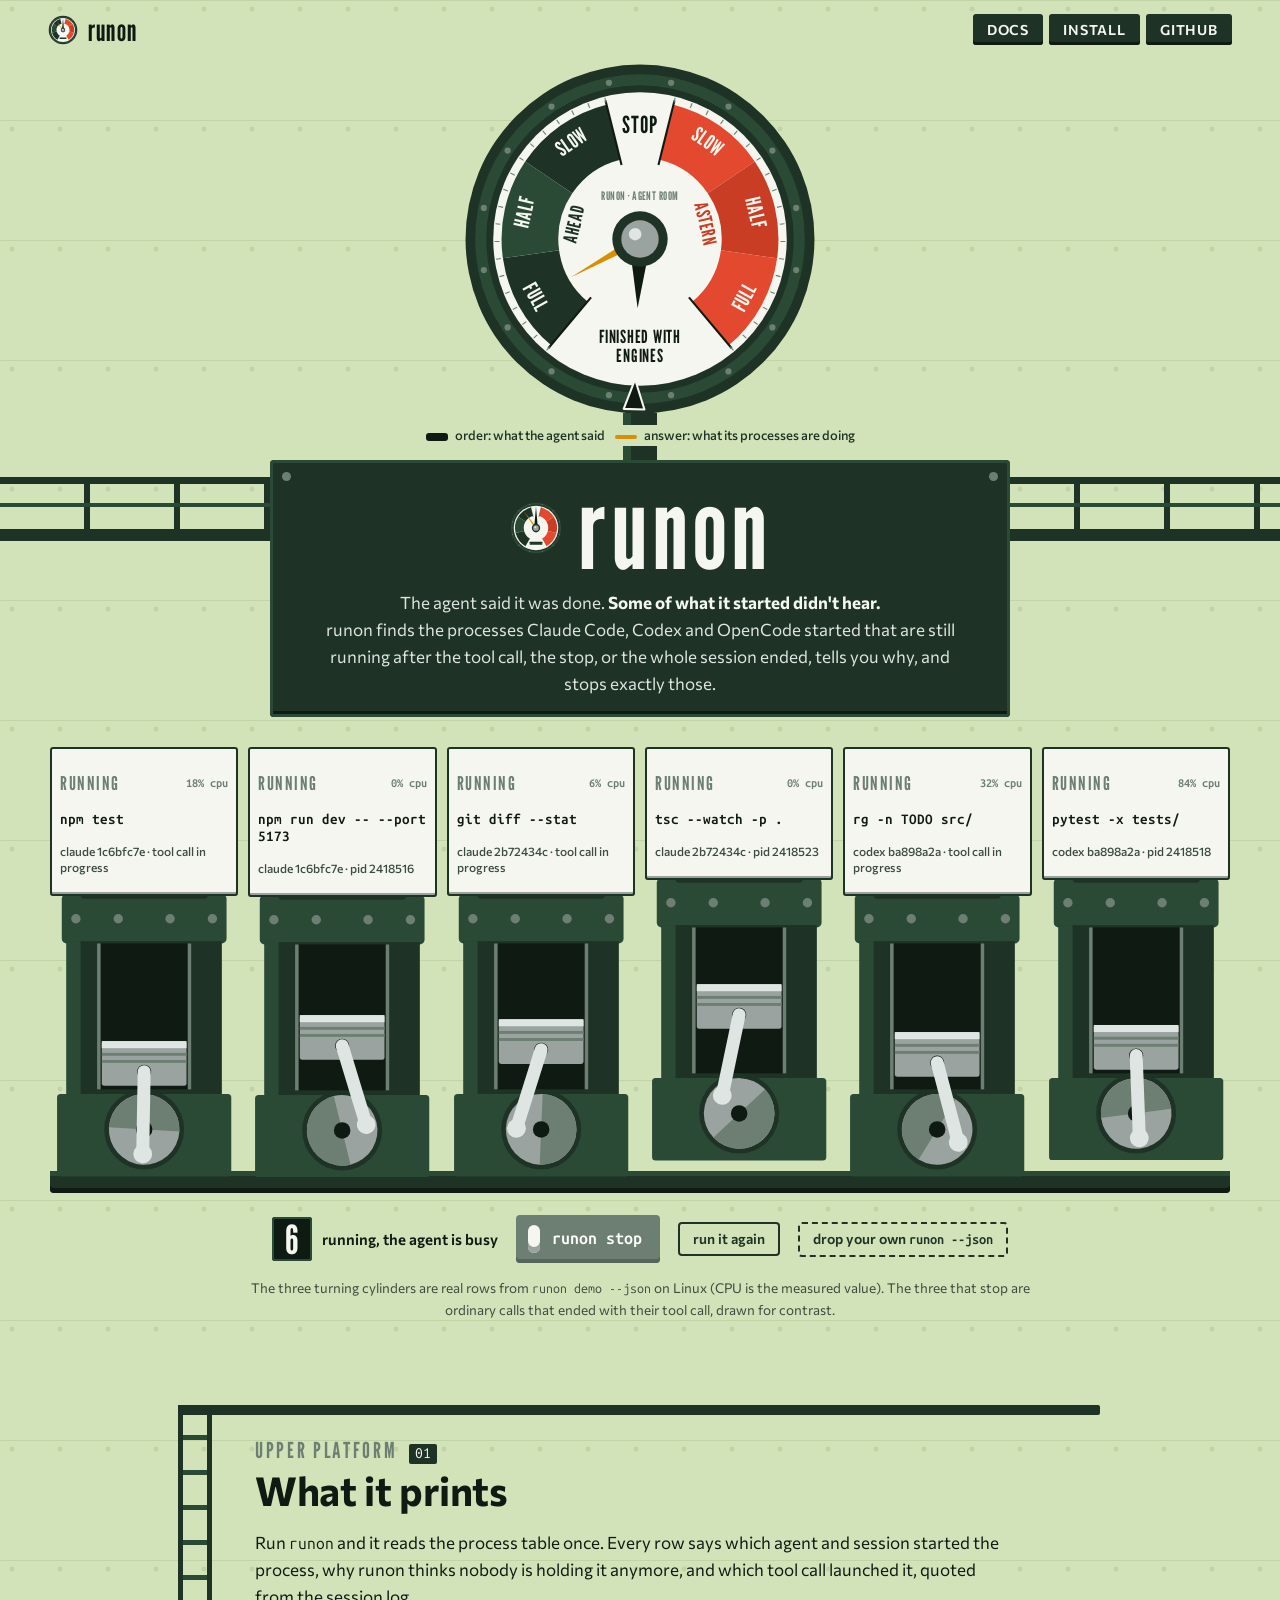
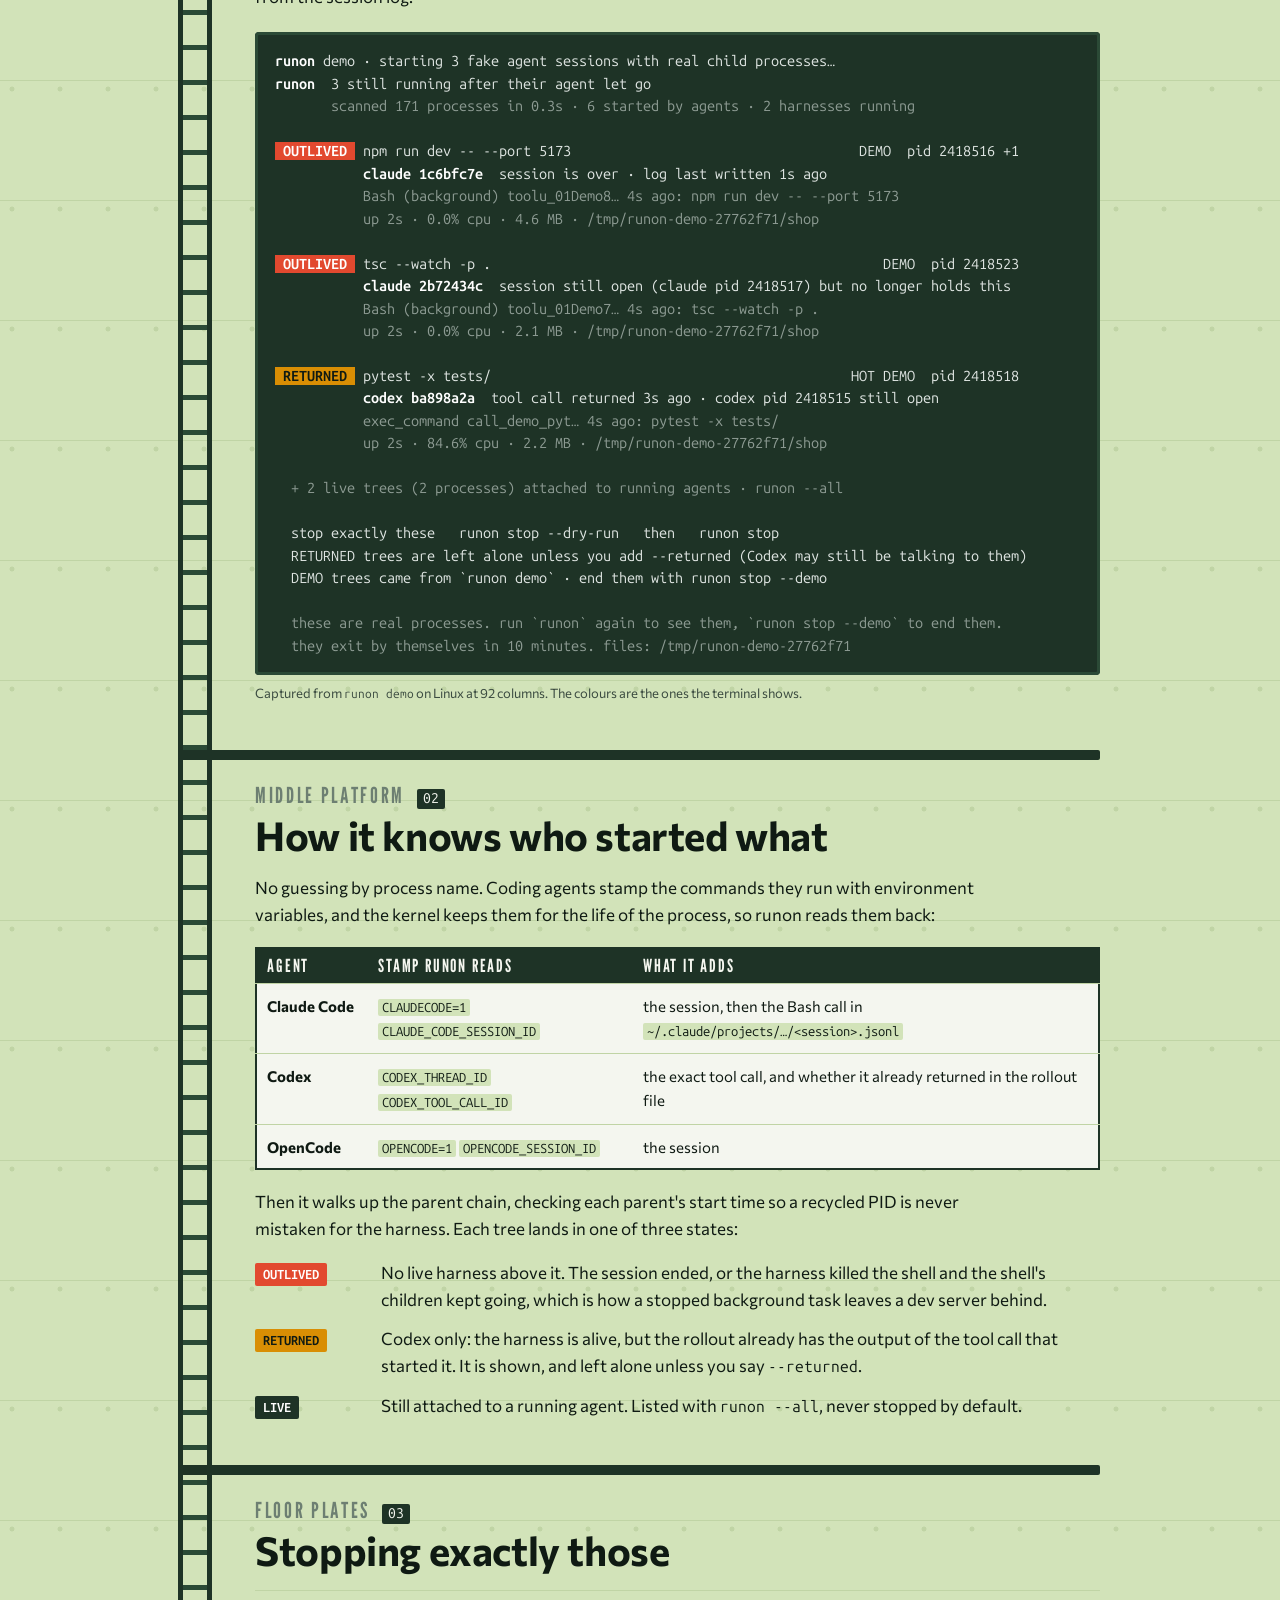
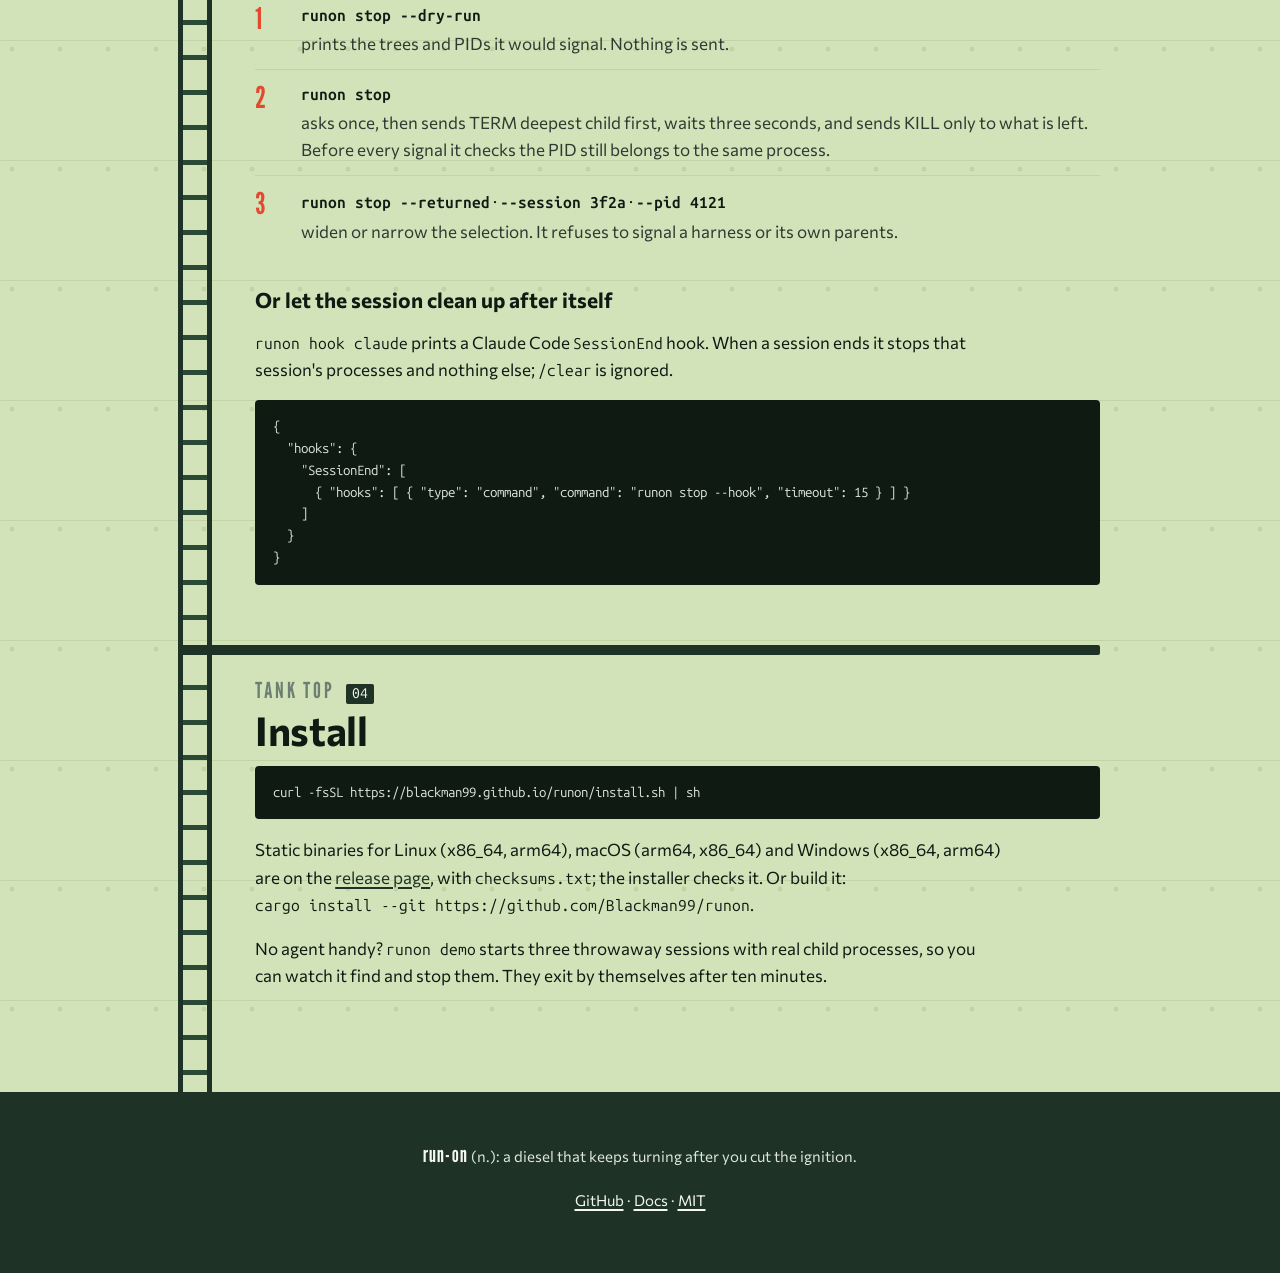
==== site/index.html @ e2b34ec8 "windows: drop conhost.exe and the .exe suffix from trees; landing page" ====
<!doctype html>
<html lang="en">
<head>
<meta charset="utf-8">
<meta name="viewport" content="width=device-width, initial-scale=1">
<title>runon · find what your coding agent left running</title>
<meta name="description" content="runon finds the processes Claude Code, Codex and OpenCode started that are still running after the tool call, the stop, or the whole session ended, and stops exactly those.">
<link rel="canonical" href="https://blackman99.github.io/runon/">
<meta property="og:type" content="website">
<meta property="og:site_name" content="runon">
<meta property="og:title" content="runon · the agent said stop. three processes didn't.">
<meta property="og:description" content="Finds the processes your coding agents started that outlived the tool call or the session (Claude Code, Codex, OpenCode), says why, and stops exactly those.">
<meta property="og:url" content="https://blackman99.github.io/runon/">
<meta property="og:image" content="https://blackman99.github.io/runon/og.png">
<meta property="og:image:width" content="1200">
<meta property="og:image:height" content="630">
<meta property="og:image:alt" content="An engine-order telegraph set to FINISHED WITH ENGINES while three cylinders labelled npm run dev, tsc --watch and pytest keep turning.">
<meta name="twitter:card" content="summary_large_image">
<meta name="twitter:title" content="runon · the agent said stop. three processes didn't.">
<meta name="twitter:description" content="Finds the processes your coding agents started that outlived the tool call or the session, says why, and stops exactly those.">
<meta name="twitter:image" content="https://blackman99.github.io/runon/og.png">
<meta name="twitter:image:alt" content="An engine-order telegraph set to FINISHED WITH ENGINES while three cylinders keep turning.">
<meta name="theme-color" content="#d2e3b9">
<link rel="icon" href="favicon.svg" type="image/svg+xml">
<link rel="icon" href="img/favicon-64.png" type="image/png" sizes="64x64">
<link rel="preload" href="fonts/LeagueGothic.woff2" as="font" type="font/woff2" crossorigin>
<link rel="stylesheet" href="fonts.css">
<link rel="stylesheet" href="style.css">
</head>
<body>
<a class="skip" href="#platforms">Skip to the details</a>
<header class="placard">
  <a class="mark" href="./"><img src="img/logo.svg" alt="" width="30" height="30"><span>runon</span></a>
  <nav aria-label="site">
    <a href="docs/">Docs</a>
    <a href="#install">Install</a>
    <a href="https://github.com/Blackman99/runon">GitHub</a>
  </nav>
</header>

<main>
<section class="room" aria-labelledby="h1">
  <div class="bridge">
    <div class="catwalk" aria-hidden="true"></div>
    <figure class="telegraph" id="telegraph">
      <svg id="dial" viewBox="-260 -260 520 520" role="img" aria-label="Engine-order telegraph. The order handle points at FINISHED WITH ENGINES; the answer pointer still shows AHEAD while processes are turning."></svg>
      <figcaption class="legend"><span><i class="k order"></i>order: what the agent said</span> <span><i class="k answer"></i>answer: what its processes are doing</span></figcaption>
    </figure>
    <div class="pedestal">
      <h1 id="h1"><img src="img/logo.svg" alt="" width="40" height="40">runon</h1>
      <p class="lede">The agent said it was done. <b>Some of what it started didn't hear.</b><br>
      runon finds the processes Claude Code, Codex and OpenCode started that are still running after the tool call, the stop, or the whole session ended, tells you why, and stops exactly those.</p>
    </div>
  </div>

  <div class="engine" id="engine" aria-live="polite">
    <div class="units" id="units" role="list" aria-label="One cylinder per process; it turns faster the more CPU the process uses."></div>
    <div class="crankcase" aria-hidden="true"></div>
  </div>

  <div class="controls">
    <div class="counter" aria-live="polite"><span class="drum" id="drum"><span>6</span></span><span id="count-label">running, the agent is busy</span></div>
    <button class="lever" id="lever" type="button" disabled><span class="handle" aria-hidden="true"></span><code id="lever-cmd">runon stop</code></button>
    <button class="ghost" id="replay" type="button">run it again</button>
    <label class="ghost drop" id="drop">drop your own <code>runon --json</code><input type="file" accept=".json,application/json" id="file"></label>
  </div>
  <p class="note" id="note">The three turning cylinders are real rows from <code>runon demo --json</code> on Linux (CPU is the measured value). The three that stop are ordinary calls that ended with their tool call, drawn for contrast.</p>
</section>

<div class="ladder-wrap" id="platforms">
<div class="ladder" aria-hidden="true"></div>

<section class="deck" aria-labelledby="d1">
  <p class="level">Upper platform <span>01</span></p>
  <h2 id="d1">What it prints</h2>
  <p>Run <code>runon</code> and it reads the process table once. Every row says which agent and session started the process, why runon thinks nobody is holding it anymore, and which tool call launched it, quoted from the session log.</p>
  <figure class="log">
    <pre id="term" tabindex="0" aria-label="Terminal output of runon demo"></pre>
    <figcaption>Captured from <code>runon demo</code> on Linux at 92 columns. The colours are the ones the terminal shows.</figcaption>
  </figure>
</section>

<section class="deck" aria-labelledby="d2">
  <p class="level">Middle platform <span>02</span></p>
  <h2 id="d2">How it knows who started what</h2>
  <p>No guessing by process name. Coding agents stamp the commands they run with environment variables, and the kernel keeps them for the life of the process, so runon reads them back:</p>
  <table class="stamps">
    <thead><tr><th scope="col">Agent</th><th scope="col">Stamp runon reads</th><th scope="col">What it adds</th></tr></thead>
    <tbody>
      <tr><td>Claude Code</td><td><code>CLAUDECODE=1</code> <code>CLAUDE_CODE_SESSION_ID</code></td><td>the session, then the Bash call in <code>~/.claude/projects/…/&lt;session&gt;.jsonl</code></td></tr>
      <tr><td>Codex</td><td><code>CODEX_THREAD_ID</code> <code>CODEX_TOOL_CALL_ID</code></td><td>the exact tool call, and whether it already returned in the rollout file</td></tr>
      <tr><td>OpenCode</td><td><code>OPENCODE=1</code> <code>OPENCODE_SESSION_ID</code></td><td>the session</td></tr>
    </tbody>
  </table>
  <p>Then it walks up the parent chain, checking each parent's start time so a recycled PID is never mistaken for the harness. Each tree lands in one of three states:</p>
  <dl class="orders">
    <div><dt><span class="b out">OUTLIVED</span></dt><dd>No live harness above it. The session ended, or the harness killed the shell and the shell's children kept going, which is how a stopped background task leaves a dev server behind.</dd></div>
    <div><dt><span class="b ret">RETURNED</span></dt><dd>Codex only: the harness is alive, but the rollout already has the output of the tool call that started it. It is shown, and left alone unless you say <code>--returned</code>.</dd></div>
    <div><dt><span class="b live">LIVE</span></dt><dd>Still attached to a running agent. Listed with <code>runon --all</code>, never stopped by default.</dd></div>
  </dl>
</section>

<section class="deck" aria-labelledby="d3">
  <p class="level">Floor plates <span>03</span></p>
  <h2 id="d3">Stopping exactly those</h2>
  <ol class="steps">
    <li><code>runon stop --dry-run</code><span>prints the trees and PIDs it would signal. Nothing is sent.</span></li>
    <li><code>runon stop</code><span>asks once, then sends TERM deepest child first, waits three seconds, and sends KILL only to what is left. Before every signal it checks the PID still belongs to the same process.</span></li>
    <li><b class="k"><code>runon stop --returned</code> · <code>--session 3f2a</code> · <code>--pid 4121</code></b><span>widen or narrow the selection. It refuses to signal a harness or its own parents.</span></li>
  </ol>
  <h3>Or let the session clean up after itself</h3>
  <p><code>runon hook claude</code> prints a Claude Code <code>SessionEnd</code> hook. When a session ends it stops that session's processes and nothing else; <code>/clear</code> is ignored.</p>
<pre class="snippet"><code>{
  "hooks": {
    "SessionEnd": [
      { "hooks": [ { "type": "command", "command": "runon stop --hook", "timeout": 15 } ] }
    ]
  }
}</code></pre>
</section>

<section class="deck" id="install" aria-labelledby="d4">
  <p class="level">Tank top <span>04</span></p>
  <h2 id="d4">Install</h2>
<pre class="snippet"><code>curl -fsSL https://blackman99.github.io/runon/install.sh | sh</code></pre>
  <p>Static binaries for Linux (x86_64, arm64), macOS (arm64, x86_64) and Windows (x86_64, arm64) are on the <a href="https://github.com/Blackman99/runon/releases/latest">release page</a>, with <code>checksums.txt</code>; the installer checks it. Or build it: <code class="nw">cargo install --git https://github.com/Blackman99/runon</code>.</p>
  <p>No agent handy? <code>runon demo</code> starts three throwaway sessions with real child processes, so you can watch it find and stop them. They exit by themselves after ten minutes.</p>
</section>
</div>
</main>

<footer class="foot">
  <p><b>run-on</b> (n.): a diesel that keeps turning after you cut the ignition.</p>
  <p><a href="https://github.com/Blackman99/runon">GitHub</a> · <a href="docs/">Docs</a> · <a href="https://github.com/Blackman99/runon/blob/main/LICENSE">MIT</a></p>
</footer>
<script src="app.js"></script>
</body>
</html>
---- site/fonts.css ----
@font-face{font-family:'League Gothic';font-weight:400;font-display:swap;src:url(fonts/LeagueGothic.woff2) format('woff2');unicode-range:U+0000-00FF, U+0131, U+0152-0153, U+02BB-02BC, U+02C6, U+02DA, U+02DC, U+0304, U+0308, U+0329, U+2000-206F, U+20AC, U+2122, U+2191, U+2193, U+2212, U+2215, U+FEFF, U+FFFD}
@font-face{font-family:'Commissioner';font-weight:400 700;font-display:swap;src:url(fonts/Commissioner.woff2) format('woff2');unicode-range:U+0000-00FF, U+0131, U+0152-0153, U+02BB-02BC, U+02C6, U+02DA, U+02DC, U+0304, U+0308, U+0329, U+2000-206F, U+20AC, U+2122, U+2191, U+2193, U+2212, U+2215, U+FEFF, U+FFFD}
@font-face{font-family:'Ubuntu Sans Mono';font-weight:400 600;font-display:swap;src:url(fonts/UbuntuSansMono.woff2) format('woff2');unicode-range:U+0000-00FF, U+0131, U+0152-0153, U+02BB-02BC, U+02C6, U+02DA, U+02DC, U+0304, U+0308, U+0329, U+2000-206F, U+20AC, U+2122, U+2191, U+2193, U+2212, U+2215, U+FEFF, U+FFFD}
---- site/style.css ----
/* runon · engine room. Eau-de-nil walls, bottle-green machinery, enamel dial.
   Palette: #d2e3b9 wall · #c0d4a5 seam · #1e3326 machine · #2b4a36 machine lit
   #0f1a13 ink · #f4f6ef enamel · #9aa3a0 steel · #dfe5e2 steel lit · #6d7f72 bolt
   #e2492f vermilion (OUTLIVED, ASTERN) · #d98e04 ochre (RETURNED, answer pointer) */
:root{
  --wall:#d2e3b9;--seam:#c0d4a5;--mach:#1e3326;--mach2:#2b4a36;--ink:#0f1a13;
  --enamel:#f4f6ef;--steel:#9aa3a0;--steel2:#dfe5e2;--bolt:#6d7f72;--red:#e2492f;--ochre:#d98e04;
  --gothic:'League Gothic','Oswald','Arial Narrow',sans-serif;
  --body:'Commissioner',system-ui,sans-serif;
  --mono:'Ubuntu Sans Mono',ui-monospace,'SFMono-Regular',Menlo,monospace;
}
*{box-sizing:border-box}
html{scroll-behavior:smooth}
@media (prefers-reduced-motion:reduce){html{scroll-behavior:auto}}
body{margin:0;color:var(--ink);font:400 17px/1.6 var(--body);background-color:var(--wall);
  /* painted steel wall: a 1px panel seam every 120px, a rivet row just under each seam */
  background-image:
    radial-gradient(circle at 12px 9px,var(--seam) 2.2px,transparent 2.8px),
    linear-gradient(to bottom,var(--seam) 0 1px,transparent 1px 120px);
  background-size:48px 120px,100% 120px}
a{color:var(--mach);text-decoration-thickness:1.5px;text-underline-offset:3px}
a:hover{color:var(--red)}
code,pre{font-family:var(--mono);font-size:.92em}
:focus-visible{outline:3px solid var(--ochre);outline-offset:3px}
.skip{position:absolute;left:-999px;top:0;background:var(--ink);color:var(--enamel);padding:8px 12px;z-index:9}
.skip:focus{left:8px}

/* nameplate header */
.placard{display:flex;align-items:center;justify-content:space-between;padding:14px clamp(16px,4vw,48px)}
.mark{display:flex;align-items:center;gap:10px;text-decoration:none;color:var(--ink);font:400 30px/1 var(--gothic);letter-spacing:.04em}
.placard nav{display:flex;gap:6px}
.placard nav a{font:600 14px/1 var(--body);letter-spacing:.06em;text-transform:uppercase;text-decoration:none;
  color:var(--enamel);background:var(--mach);padding:9px 14px 8px;border-radius:3px;
  box-shadow:inset 0 -3px 0 var(--ink)}
.placard nav a:hover{background:var(--mach2);color:var(--enamel)}
.placard nav a:active{transform:translateY(1px);box-shadow:inset 0 -2px 0 var(--ink)}

/* ── engine room ─────────────────────────────────────────── */
.room{position:relative;padding:0 clamp(12px,3vw,40px) 28px}
.catwalk{position:absolute;left:calc(-1 * clamp(12px,3vw,40px));right:calc(-1 * clamp(12px,3vw,40px));top:calc(var(--d) + 58px);height:64px;pointer-events:none;
  /* top rail, mid rail, deck edge, stanchions every 90px */
  background:
    linear-gradient(var(--mach),var(--mach)) 0 0/100% 7px no-repeat,
    linear-gradient(var(--mach2),var(--mach2)) 0 26px/100% 4px no-repeat,
    linear-gradient(var(--mach),var(--mach)) 0 52px/100% 12px no-repeat,
    repeating-linear-gradient(to right,transparent 0 84px,var(--mach) 84px 90px) 0 0/100% 52px no-repeat}
.bridge{position:relative;display:grid;justify-items:center}
.telegraph{margin:0;display:grid;justify-items:center;gap:6px}
.room{--d:clamp(260px,40vh,82vw)}
#dial{width:var(--d);height:var(--d);overflow:visible}
/* the telegraph's column down to the catwalk deck */
.telegraph{position:relative}
.telegraph::after{content:"";position:absolute;left:50%;top:calc(var(--d) - 6px);width:34px;height:70px;margin-left:-17px;background:var(--mach);z-index:-1;box-shadow:inset 8px 0 0 var(--mach2)}
.legend{position:relative;z-index:1;background:var(--wall);padding:2px 10px;border-radius:3px}
#dial text{font-family:var(--gothic);letter-spacing:.04em}
.legend{font:500 13px/1.3 var(--body);color:var(--mach);display:flex;flex-wrap:wrap;gap:4px 10px;align-items:center;justify-content:center}
.legend .k{display:inline-block;width:22px;height:6px;border-radius:3px;margin-right:7px;vertical-align:middle}
.legend .order{background:var(--ink);height:8px}
.legend .answer{background:var(--ochre);height:4px}
.ringing #dial{animation:ring .14s linear 3}
@keyframes ring{25%{transform:translateX(-2.5px) rotate(-.6deg)}75%{transform:translateX(2.5px) rotate(.6deg)}}

.pedestal{position:relative;margin-top:14px;max-width:760px;text-align:center;
  background:var(--mach);color:var(--enamel);padding:18px clamp(18px,4vw,40px) 20px;border-radius:4px;
  box-shadow:inset 0 0 0 3px var(--mach2),inset 0 -6px 0 var(--ink)}
.pedestal::before,.pedestal::after{content:"";position:absolute;top:12px;width:9px;height:9px;border-radius:50%;background:var(--bolt);box-shadow:0 calc(100% + 0px) 0 transparent}
.pedestal::before{left:12px}.pedestal::after{right:12px}
h1{margin:0;font:400 clamp(64px,9vw,112px)/.9 var(--gothic);letter-spacing:.05em;display:inline-flex;align-items:center;gap:.14em}
h1 img{width:.5em;height:.5em}
.lede{margin:10px auto 0;max-width:60ch;font-size:17px;color:#dfe5e2}
.lede b{color:var(--enamel);font-weight:700}

.engine{position:relative;margin:30px auto 0;max-width:1180px}
.units{display:grid;grid-template-columns:repeat(var(--n,6),minmax(0,1fr));gap:0 10px;position:relative;z-index:1}
.unit{display:flex;flex-direction:column;min-width:0}
.unit svg{display:block;width:100%;height:auto;margin-top:-2px}
.crankcase{height:22px;margin-top:-6px;background:var(--mach);border-radius:0 0 4px 4px;box-shadow:inset 0 5px 0 var(--mach2),inset 0 -5px 0 var(--ink)}
.plate{background:var(--enamel);border-radius:3px;padding:8px 10px 9px;min-height:96px;
  box-shadow:inset 0 0 0 2px var(--mach),inset 0 -4px 0 var(--steel);position:relative;transition:transform .35s cubic-bezier(.3,1.6,.5,1)}
.plate .st{font:400 19px/1 var(--gothic);letter-spacing:.08em;color:var(--bolt);display:flex;justify-content:space-between;align-items:center}
.plate .st i{font-style:normal;font:600 11px/1 var(--mono);letter-spacing:0;color:var(--bolt)}
.plate .cmd{font:600 13.5px/1.25 var(--mono);margin-top:7px;overflow-wrap:anywhere}
.plate .why{font:500 12px/1.35 var(--body);margin-top:5px;color:#3c4c41}
.plate.flip{transform:rotateX(0) translateY(-6px)}
.plate.out{box-shadow:inset 0 0 0 2px var(--red),inset 0 -4px 0 var(--red)}
.plate.out .st{color:var(--red)}
.plate.ret{box-shadow:inset 0 0 0 2px var(--ochre),inset 0 -4px 0 var(--ochre)}
.plate.ret .st{color:#a96d00}
.plate.live .st{color:var(--mach)}
.plate.ended{opacity:.62}
.plate.ended .st{color:var(--mach)}
.plate.stopped{box-shadow:inset 0 0 0 2px var(--mach),inset 0 -4px 0 var(--mach)}
.plate.stopped .st{color:var(--mach)}

.controls{display:flex;flex-wrap:wrap;align-items:center;justify-content:center;gap:12px 18px;margin:22px auto 0;max-width:1180px}
.counter{display:flex;align-items:center;gap:10px;font:600 15px/1.2 var(--body)}
.drum{display:inline-block;height:44px;min-width:40px;overflow:hidden;background:var(--ink);color:var(--enamel);border-radius:3px;
  font:400 40px/44px var(--gothic);text-align:center;box-shadow:inset 0 0 0 2px var(--mach2)}
.drum span{display:block;transition:transform .5s cubic-bezier(.5,1.5,.5,1)}
.lever{appearance:none;border:0;cursor:pointer;display:inline-flex;align-items:center;gap:12px;background:var(--red);color:#fff;
  padding:10px 18px 10px 12px;border-radius:4px;font:600 16px/1 var(--body);box-shadow:inset 0 -4px 0 #a8321d}
.lever code{font-size:16px}
.lever .handle{width:12px;height:28px;border-radius:6px;background:var(--enamel);box-shadow:inset 0 -6px 0 var(--steel);transform-origin:50% 90%;transition:transform .3s}
.lever:not(:disabled):hover .handle{transform:rotate(18deg)}
.lever:not(:disabled) .handle{animation:nudge 1.8s ease-in-out infinite}
.lever.pulled .handle{transform:rotate(-55deg);animation:none}
.lever:disabled{background:var(--bolt);box-shadow:inset 0 -4px 0 #55655a;cursor:default}
.lever:disabled .handle{animation:none}
.lever.ret{background:var(--ochre);color:var(--ink);box-shadow:inset 0 -4px 0 #a96d00}
.lever.ret:disabled{background:#c9a65a}
@keyframes nudge{0%,70%,100%{transform:rotate(0)}80%{transform:rotate(24deg)}90%{transform:rotate(8deg)}}
.ghost{appearance:none;background:none;border:2px solid var(--mach);color:var(--mach);border-radius:4px;padding:8px 13px;font:600 14px/1 var(--body);cursor:pointer}
.ghost:hover{background:var(--mach);color:var(--enamel)}
.drop{position:relative;border-style:dashed}
.drop input{position:absolute;inset:0;opacity:0;cursor:pointer}
.drop.over{background:var(--mach);color:var(--enamel)}
.note{max-width:780px;margin:14px auto 0;text-align:center;font-size:13.5px;color:#3c4c41}

/* ── ladder down through the platforms ───────────────────── */
.ladder-wrap{position:relative;max-width:1000px;margin:56px auto 0;padding:0 clamp(16px,4vw,40px) 40px clamp(64px,9vw,120px)}
.ladder{position:absolute;top:0;bottom:0;left:clamp(16px,3vw,44px);width:34px;
  background:
    linear-gradient(var(--mach),var(--mach)) 0 0/5px 100% no-repeat,
    linear-gradient(var(--mach),var(--mach)) 29px 0/5px 100% no-repeat,
    repeating-linear-gradient(to bottom,transparent 0 30px,var(--mach2) 30px 35px) 5px 0/24px 100% no-repeat}
.deck{position:relative;padding:8px 0 46px}
.deck::before{content:"";position:absolute;left:calc(-1 * clamp(48px,6vw,76px));right:0;top:0;height:10px;background:var(--mach);border-radius:2px;
  box-shadow:0 10px 0 -6px var(--mach2)}
.level{margin:26px 0 4px;font:400 22px/1 var(--gothic);letter-spacing:.12em;text-transform:uppercase;color:var(--bolt);display:flex;gap:12px;align-items:baseline}
.level span{font-family:var(--mono);font-size:14px;letter-spacing:0;background:var(--mach);color:var(--enamel);padding:3px 6px;border-radius:2px}
h2{margin:0 0 12px;font:700 clamp(28px,3.4vw,40px)/1.1 var(--body);letter-spacing:-.01em}
h3{margin:30px 0 6px;font:700 21px/1.2 var(--body)}
.deck p{max-width:68ch}
.log{margin:22px 0 0}
#term{margin:0;background:var(--mach);color:var(--steel2);padding:18px 20px;border-radius:4px;overflow:auto;
  font:400 14.5px/1.55 var(--mono);box-shadow:inset 0 0 0 3px var(--mach2);white-space:pre}
#term .bo{background:var(--red);color:#fff;font-weight:600}
#term .br{background:var(--ochre);color:var(--ink);font-weight:600}
#term .bl{background:var(--mach2);color:#fff;font-weight:600}
#term .w{color:#fff;font-weight:600}
#term .d{color:#8d9b93}
.log figcaption,.snip-cap{font-size:13px;color:#3c4c41;margin-top:8px}
.stamps{border-collapse:collapse;width:100%;margin:18px 0;background:var(--enamel);font-size:15px;box-shadow:inset 0 0 0 2px var(--mach)}
.stamps th{font:400 18px/1 var(--gothic);letter-spacing:.1em;text-transform:uppercase;text-align:left;background:var(--mach);color:var(--enamel);padding:10px 12px 8px}
.stamps td{padding:10px 12px;border-top:1px solid var(--seam);vertical-align:top}
.stamps td:first-child{font-weight:700;white-space:nowrap}
.stamps code{font-size:13px;background:var(--wall);padding:1px 4px;border-radius:2px;white-space:nowrap}
.orders{margin:16px 0 0;display:grid;gap:12px}
.orders div{display:grid;grid-template-columns:112px 1fr;gap:14px;align-items:start}
.orders dt{margin:0}.orders dd{margin:0}
.b{display:inline-block;font:600 13px/1 var(--mono);padding:5px 8px;border-radius:2px;color:#fff}
.b.out{background:var(--red)}.b.ret{background:var(--ochre);color:var(--ink)}.b.live{background:var(--mach)}
.steps{list-style:none;padding:0;margin:18px 0 0;counter-reset:s}
.steps li{counter-increment:s;display:grid;grid-template-columns:34px 1fr;gap:2px 12px;padding:12px 0;border-top:1px solid var(--seam)}
.steps li::before{content:counter(s);grid-row:span 2;font:400 30px/1 var(--gothic);color:var(--red)}
.steps code{font-weight:600}
.steps .k{font-weight:400}
.nw{white-space:nowrap}
.steps span{color:#2d3b32}
.snippet{background:var(--ink);color:var(--steel2);padding:16px 18px;border-radius:4px;overflow:auto;font-size:14.5px;line-height:1.5;margin:14px 0}
.foot{text-align:center;padding:30px 16px 46px;background:var(--mach);color:var(--steel2);font-size:15px}
.foot a{color:var(--enamel)}
.foot b{font-family:var(--gothic);font-weight:400;font-size:22px;letter-spacing:.06em;color:var(--enamel)}

@media (max-width:820px){
  .units{grid-template-columns:repeat(3,minmax(0,1fr));gap:14px 10px}
  .crankcase{display:none}
  .catwalk{display:none}
  .orders div{grid-template-columns:1fr;gap:6px}
  .stamps td:first-child{white-space:normal}
}
@media (max-width:520px){
  body{font-size:16px}
  .units{grid-template-columns:repeat(2,minmax(0,1fr))}
  .placard nav a{padding:8px 9px 7px;font-size:12px}
}
@media (prefers-reduced-motion:reduce){
  *,*::before,*::after{animation:none!important;transition:none!important}
}
.legend span{white-space:nowrap}
@media (max-width:640px){
  .stamps{display:block;overflow-x:auto}
  .stamps code{white-space:normal;overflow-wrap:anywhere}
  .stamps td,.stamps th{padding:8px 8px}
}
@media (max-width:640px){ .nw{white-space:normal;overflow-wrap:anywhere} }
pre{max-width:100%}
.deck,.deck>*{min-width:0}
@media (max-width:640px){ #term{font-size:12px;padding:14px} }
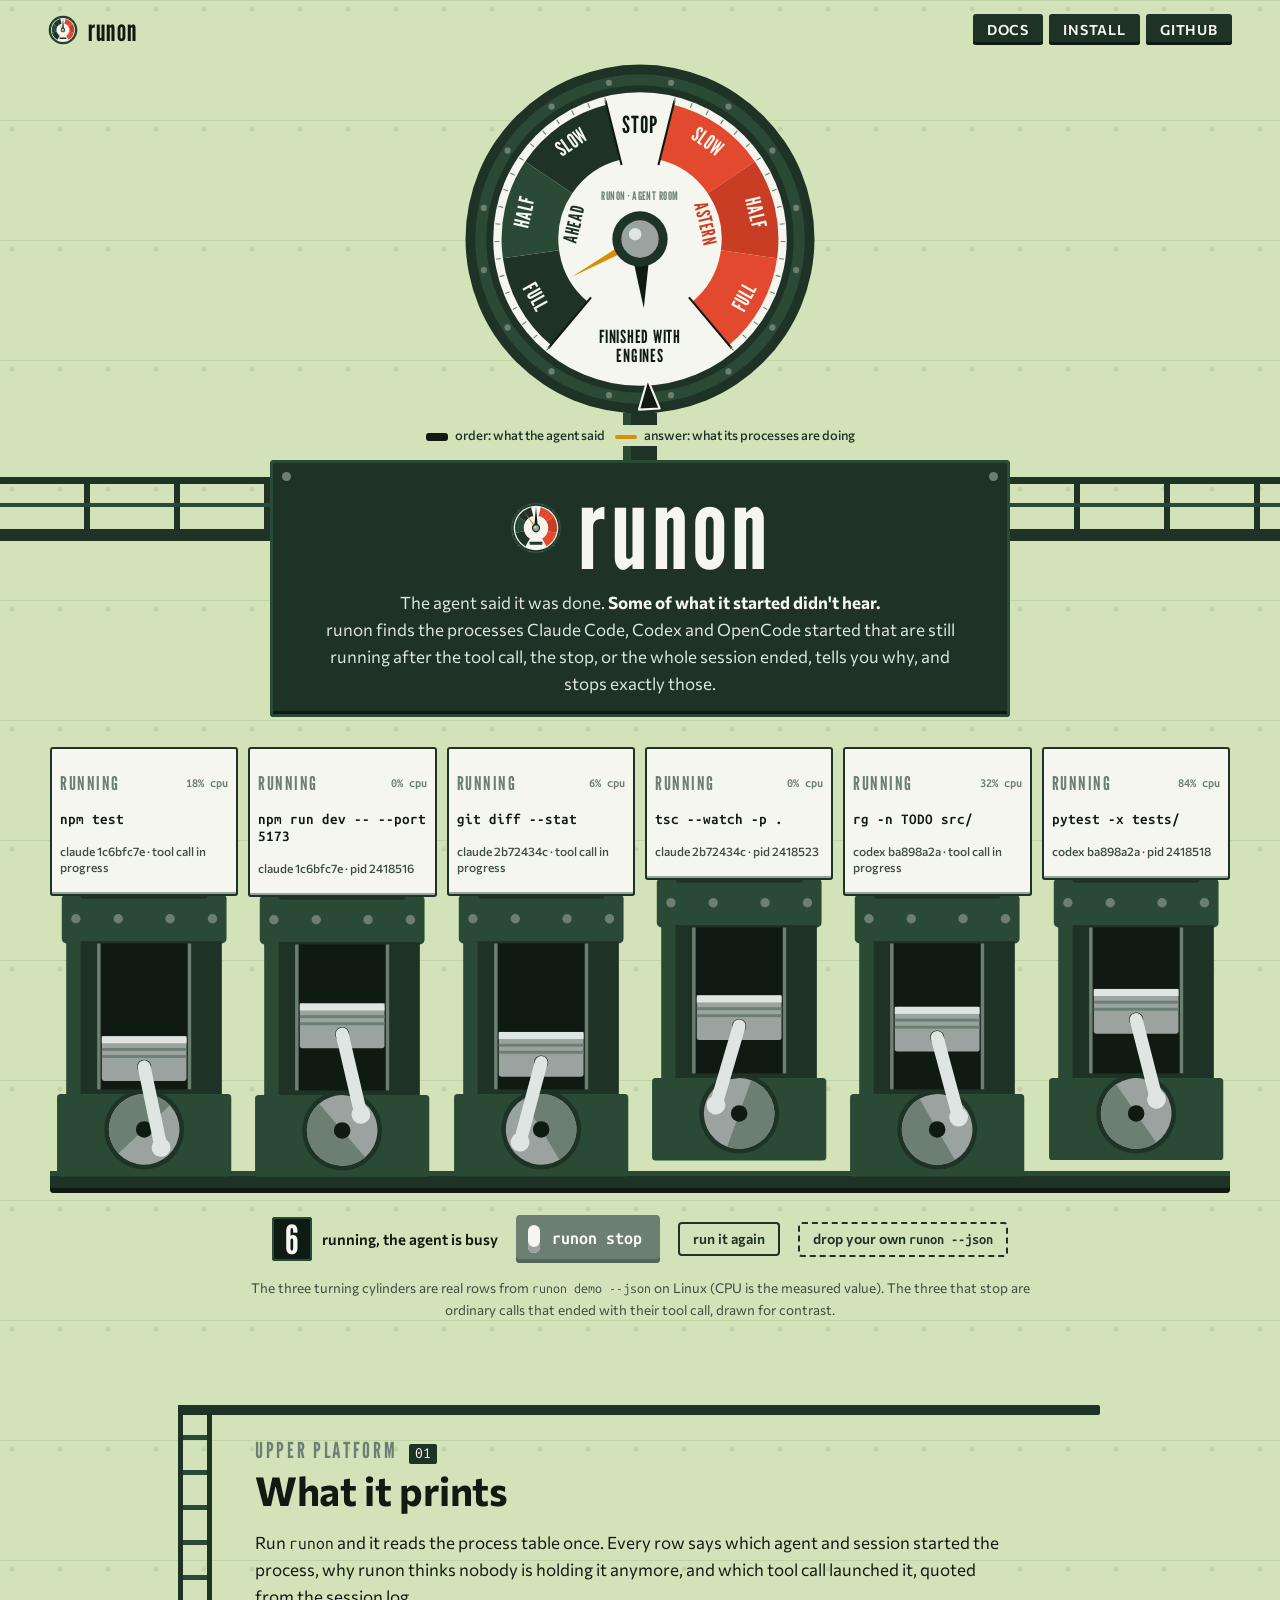
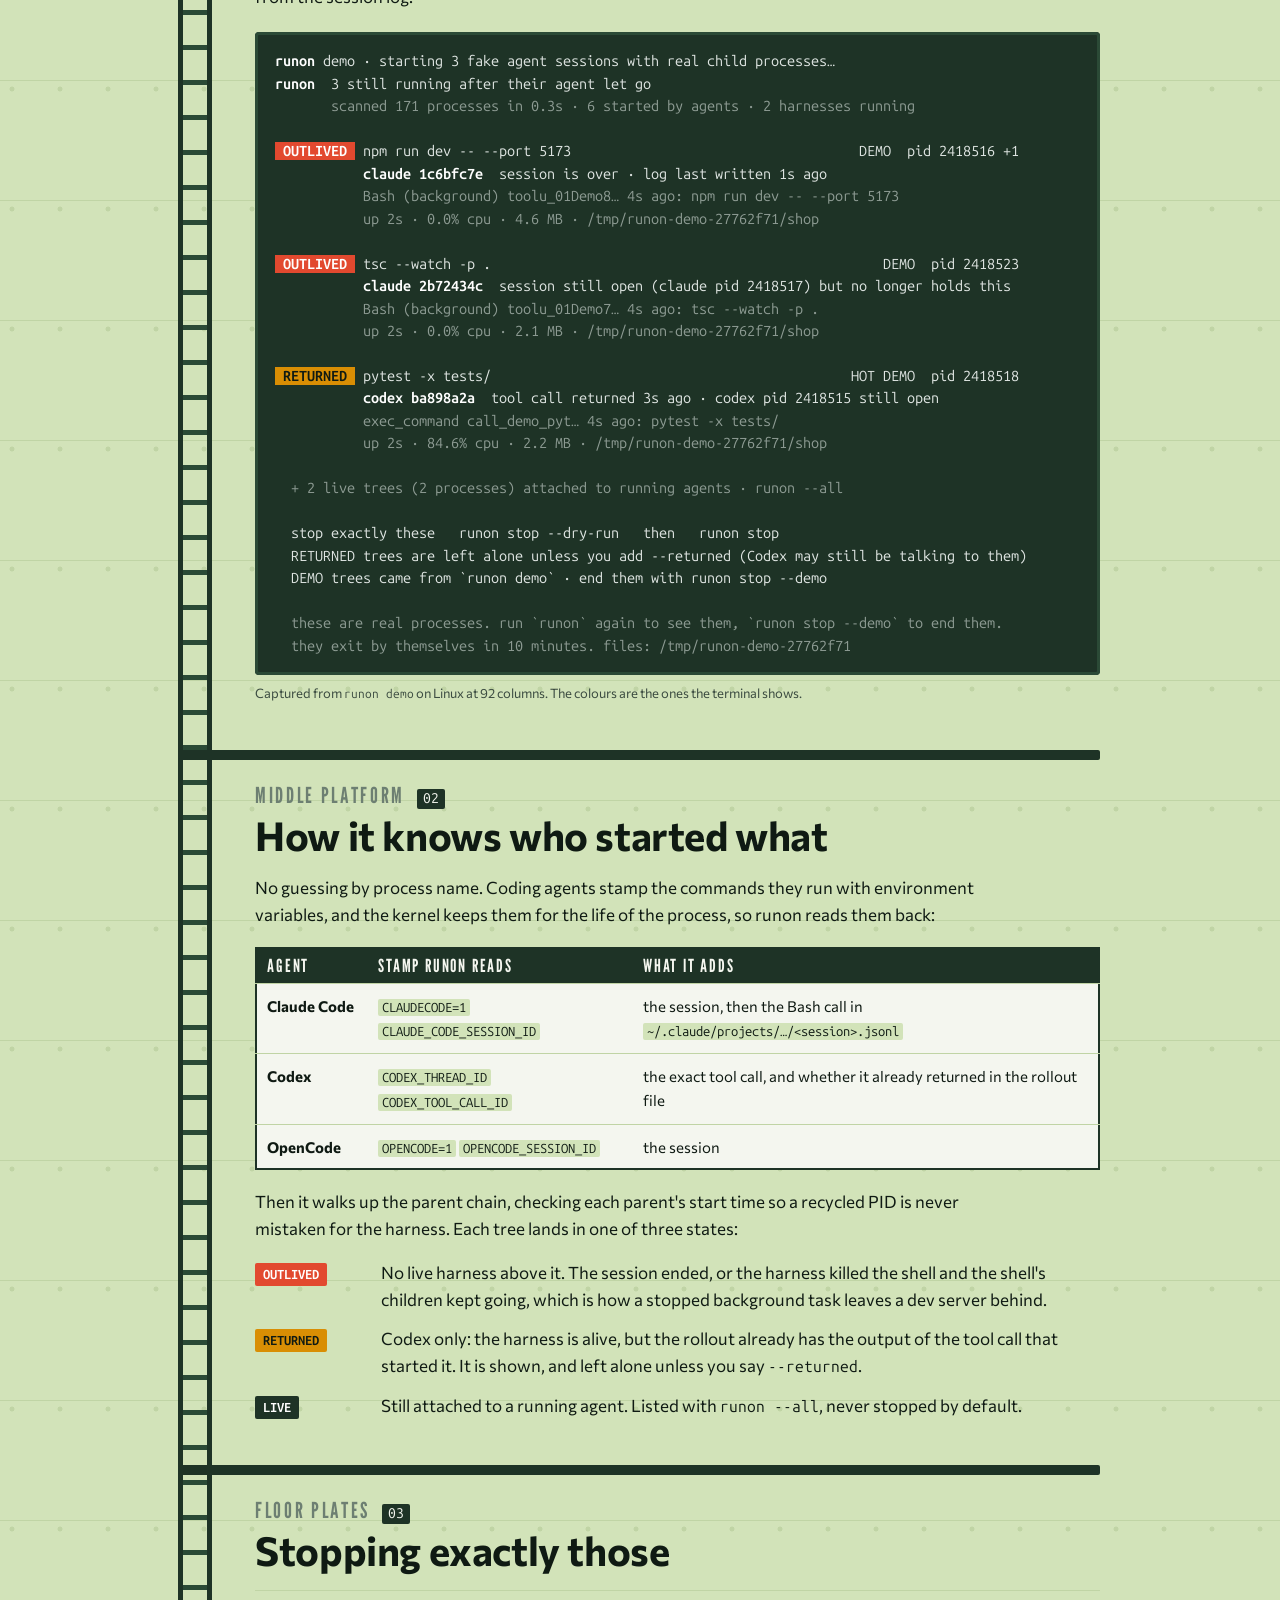
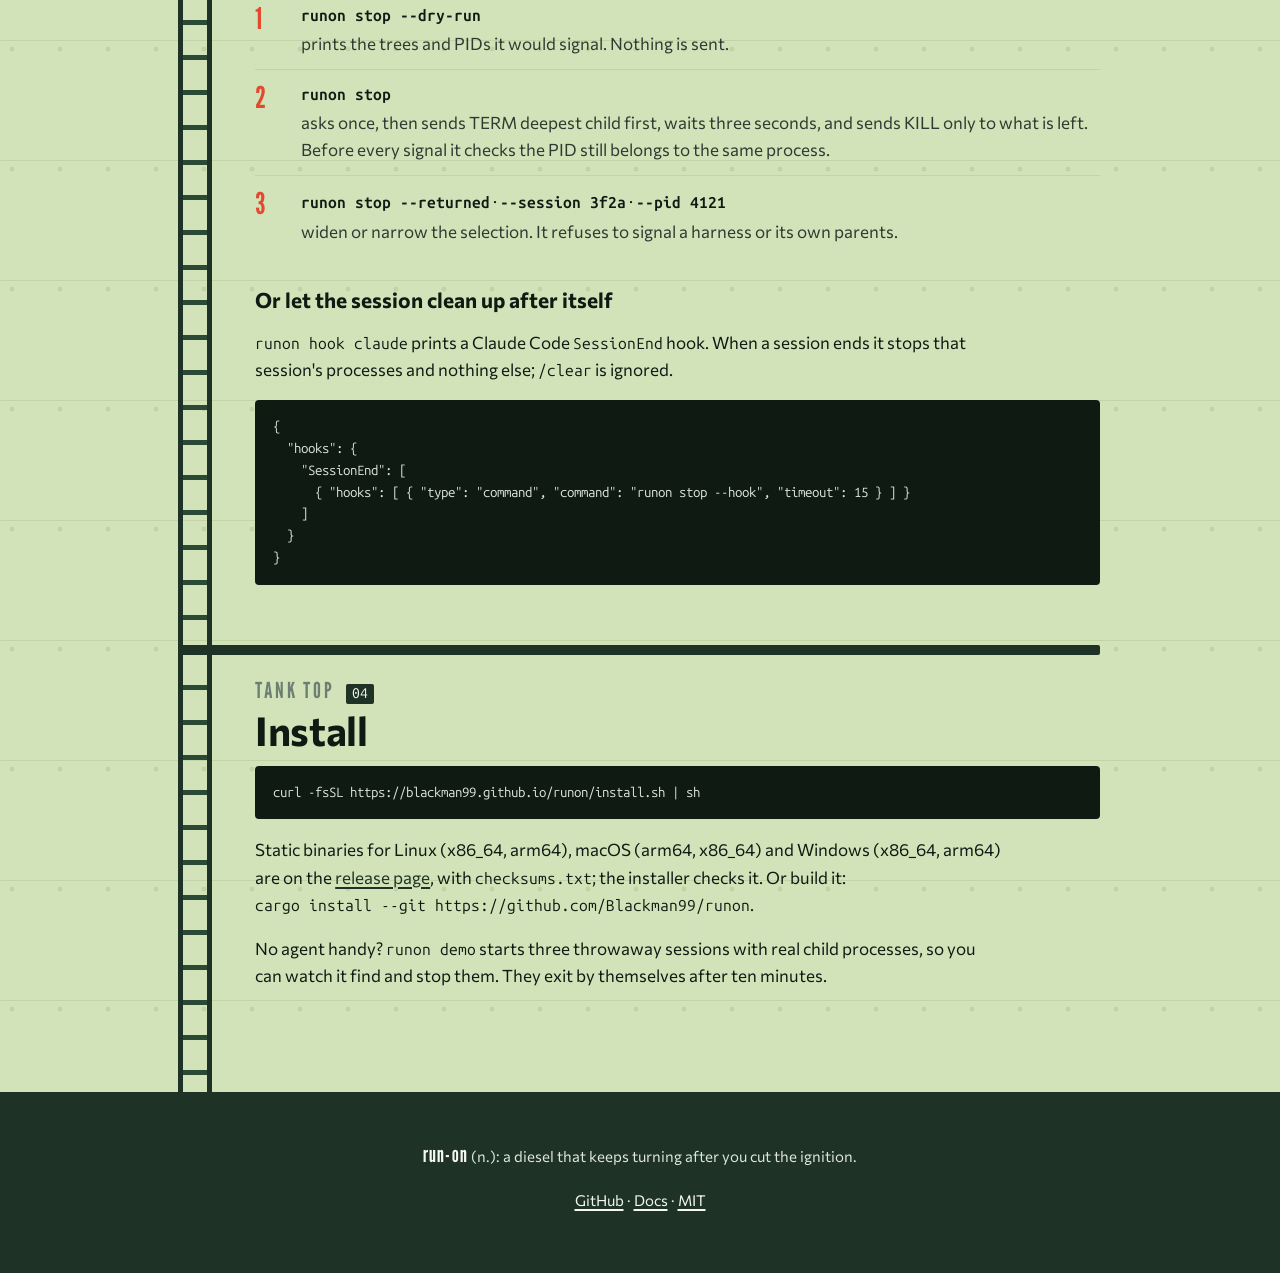
==== commit 15f355cf: "Docs manual, share card (OG + social preview) rendered from the landing telegraph" ====
--- a/site/index.html
+++ b/site/index.html
@@ -14,7 +14,7 @@
 <meta property="og:image" content="https://blackman99.github.io/runon/og.png">
 <meta property="og:image:width" content="1200">
 <meta property="og:image:height" content="630">
-<meta property="og:image:alt" content="An engine-order telegraph set to FINISHED WITH ENGINES while three cylinders labelled npm run dev, tsc --watch and pytest keep turning.">
+<meta property="og:image:alt" content="An engine-order telegraph ordered to FINISHED WITH ENGINES while its answer pointer still reads AHEAD, next to three processes runon found: npm run dev and tsc --watch outlived, pytest returned.">
 <meta name="twitter:card" content="summary_large_image">
 <meta name="twitter:title" content="runon · the agent said stop. three processes didn't.">
 <meta name="twitter:description" content="Finds the processes your coding agents started that outlived the tool call or the session, says why, and stops exactly those.">
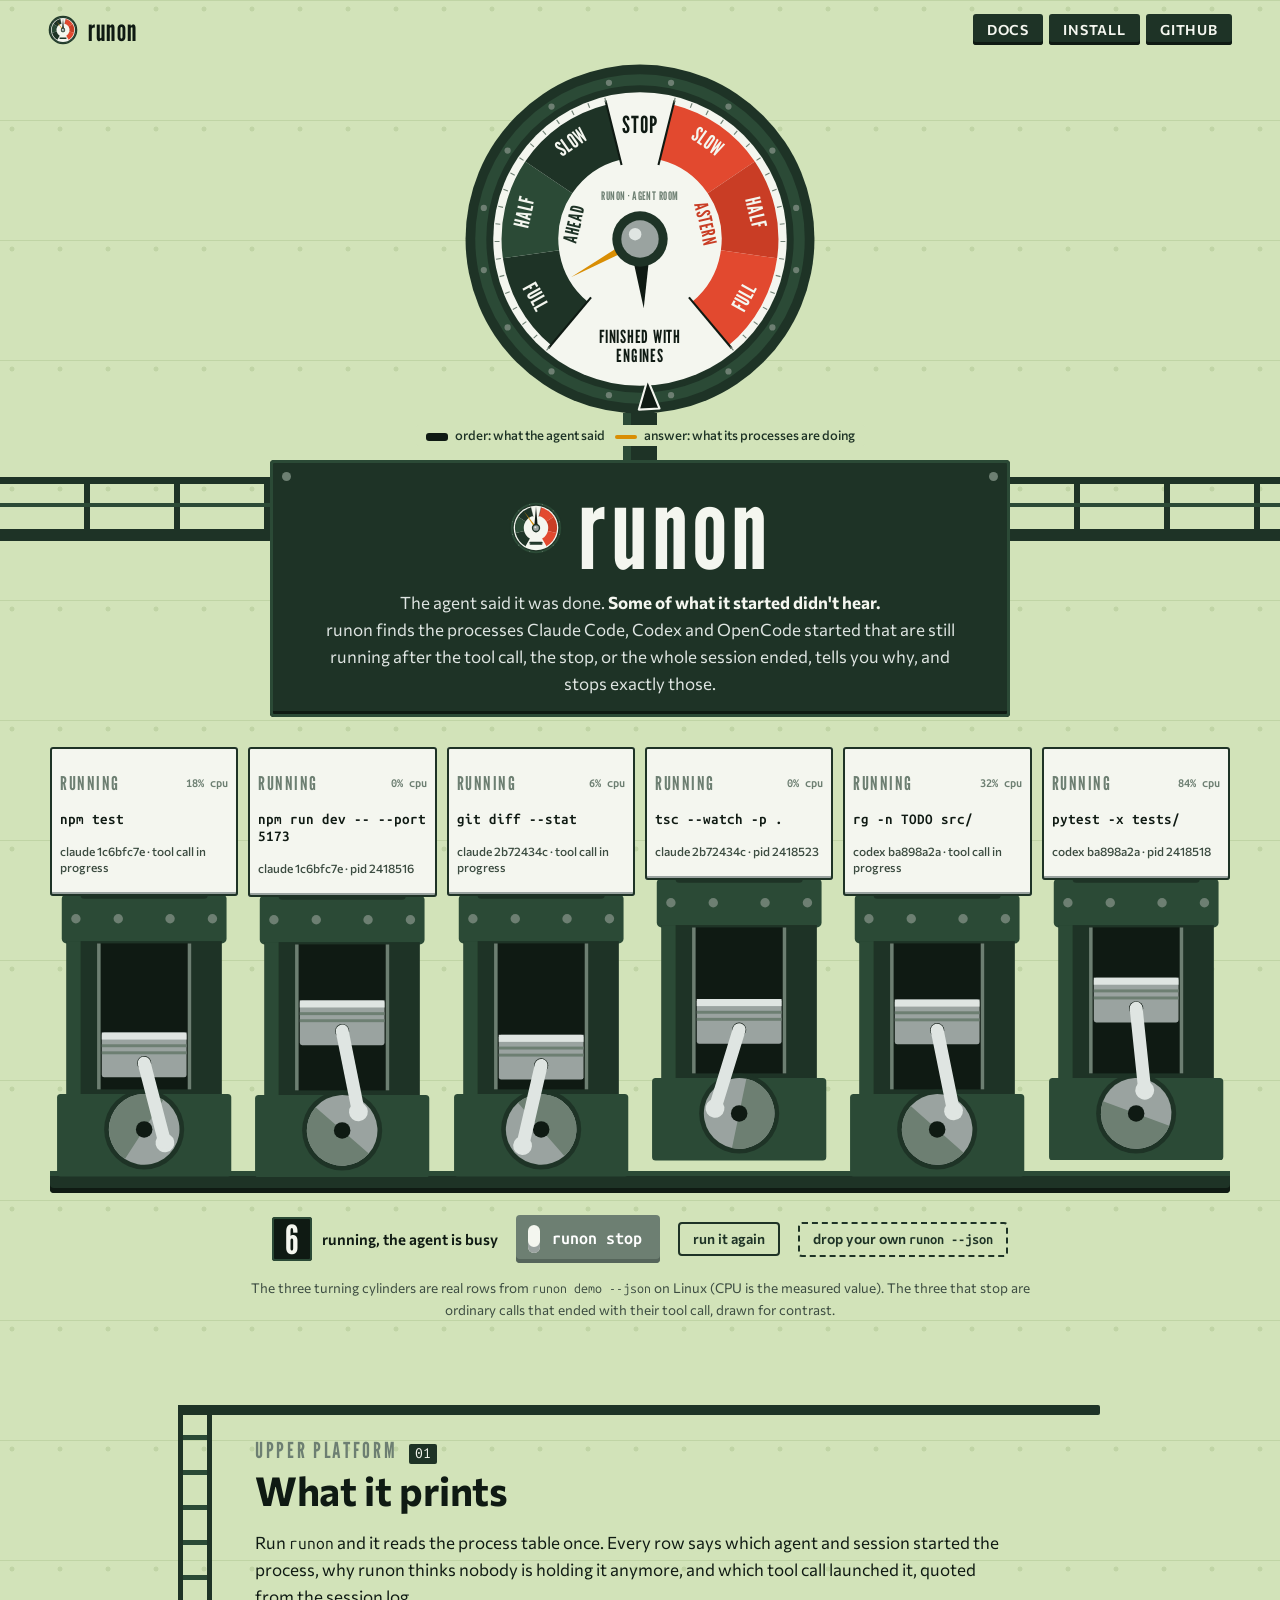
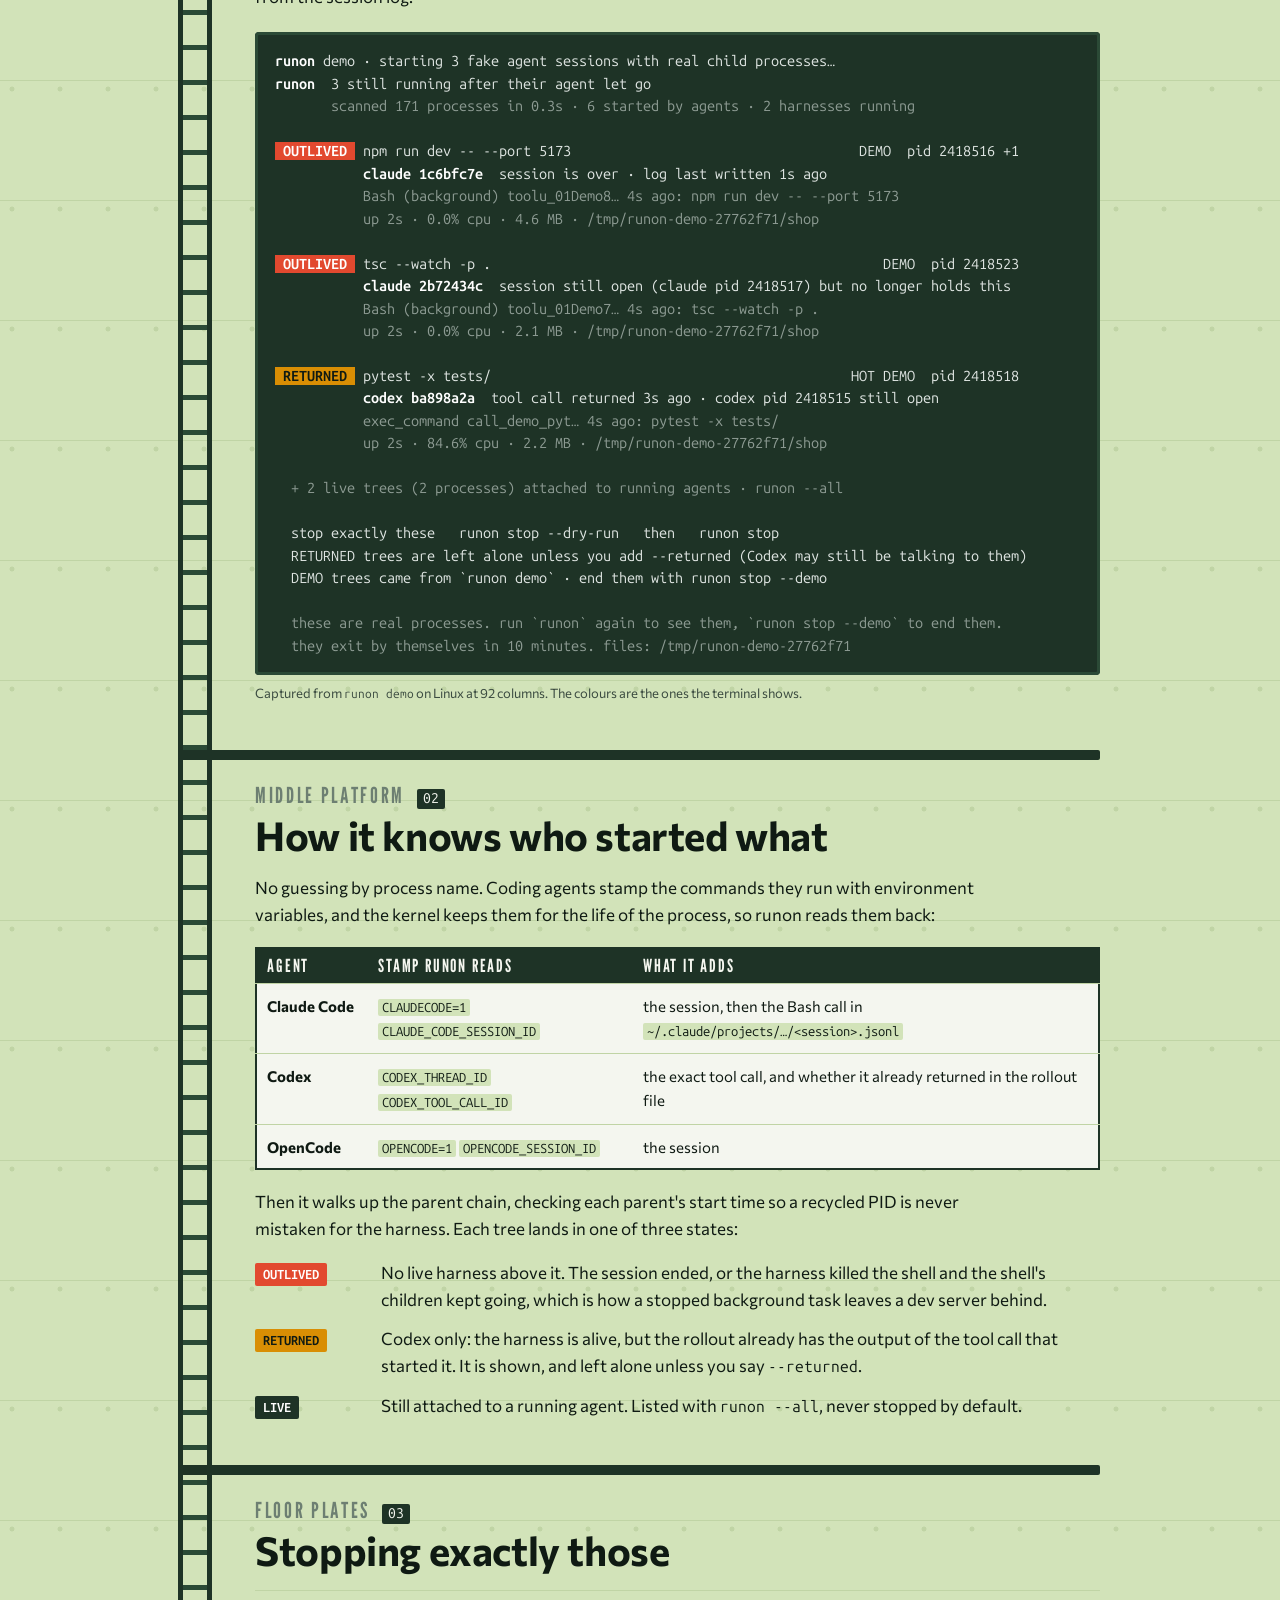
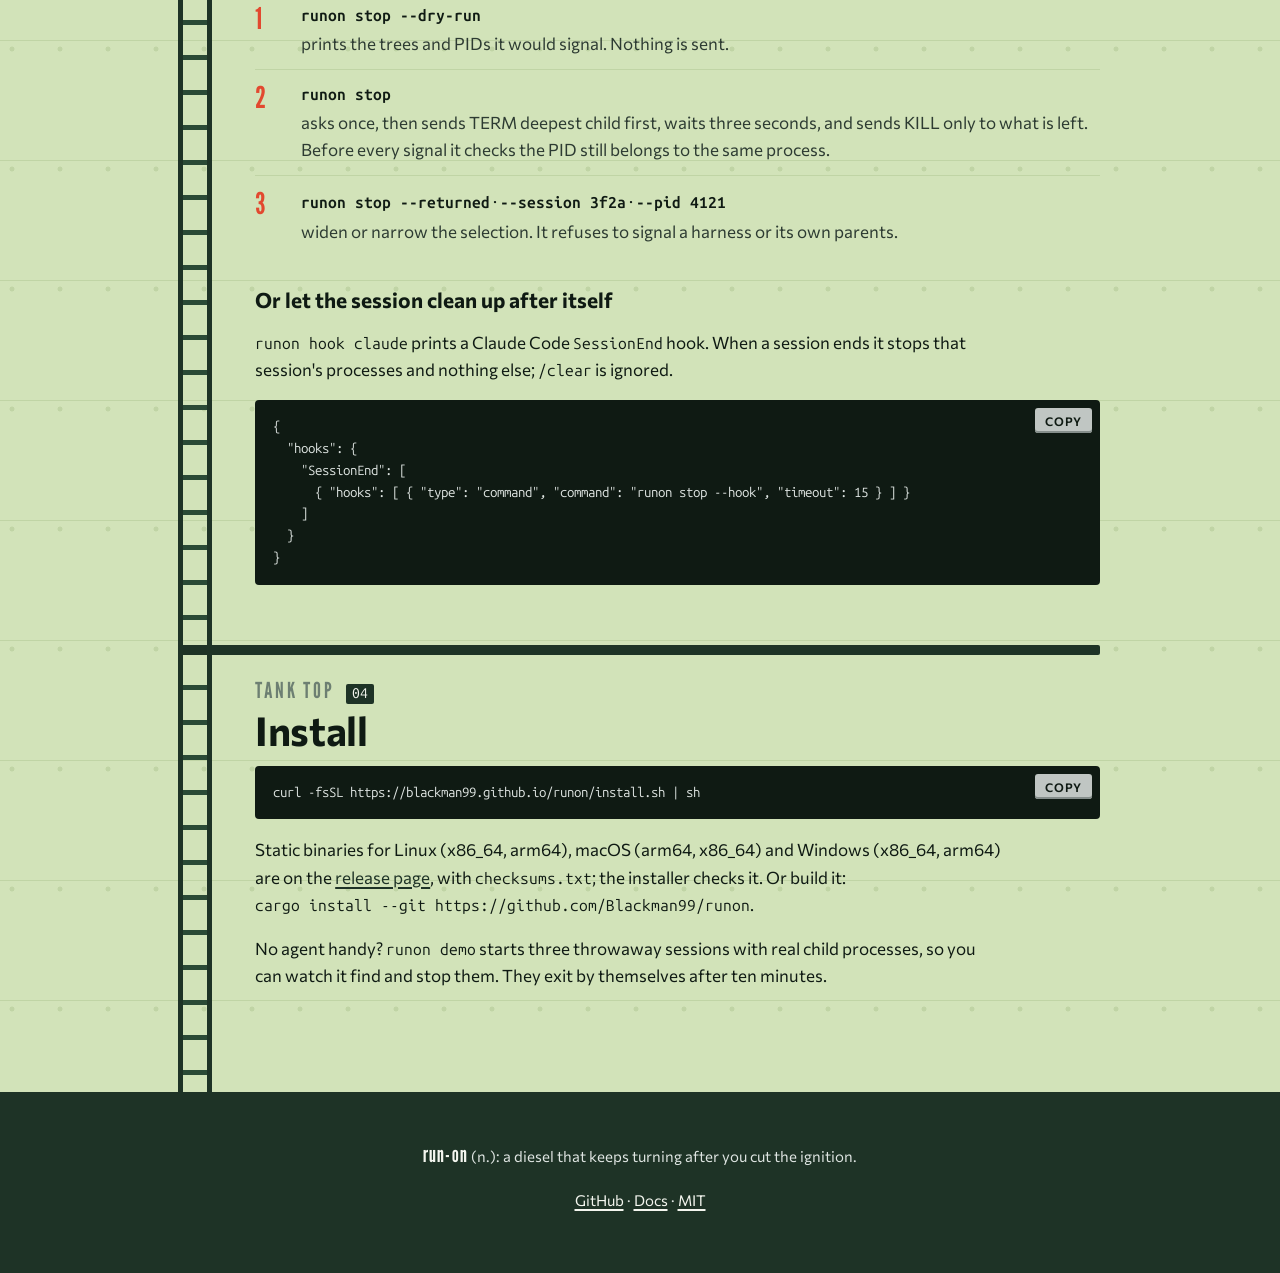
==== commit e3db6c9d: "docs site, README, OG/social images, copy buttons; clearer stop/scan errors and empty states" ====
--- a/site/index.html
+++ b/site/index.html
@@ -134,5 +134,6 @@
   <p><a href="https://github.com/Blackman99/runon">GitHub</a> · <a href="docs/">Docs</a> · <a href="https://github.com/Blackman99/runon/blob/main/LICENSE">MIT</a></p>
 </footer>
 <script src="app.js"></script>
+<script src="copy.js" defer></script>
 </body>
 </html>
--- a/site/style.css
+++ b/site/style.css
@@ -187,3 +187,15 @@
 pre{max-width:100%}
 .deck,.deck>*{min-width:0}
 @media (max-width:640px){ #term{font-size:12px;padding:14px} }
+
+/* copy button: a small brass-less enamel tab bolted to the snippet */
+.snippet{position:relative}
+.copy{position:absolute;top:8px;right:8px;font:600 12px/1 var(--body);letter-spacing:.06em;text-transform:uppercase;
+  color:var(--ink);background:var(--steel2);border:0;border-radius:3px;padding:7px 10px 6px;cursor:pointer;box-shadow:inset 0 -2px 0 var(--steel);opacity:.85;transition:opacity .15s,background .15s}
+.copy:hover{opacity:1}
+.copy:active{transform:translateY(1px)}
+.copy.ok{background:var(--ochre)}
+@media (prefers-reduced-motion:reduce){.copy{transition:none}}
+.snippet:has(.copy){padding-right:86px}
+@media (max-width:520px){.placard nav a{padding:8px 10px 7px;font-size:12px}}
+@media (max-width:520px){.snippet:has(.copy){padding-right:18px;padding-top:42px}}
